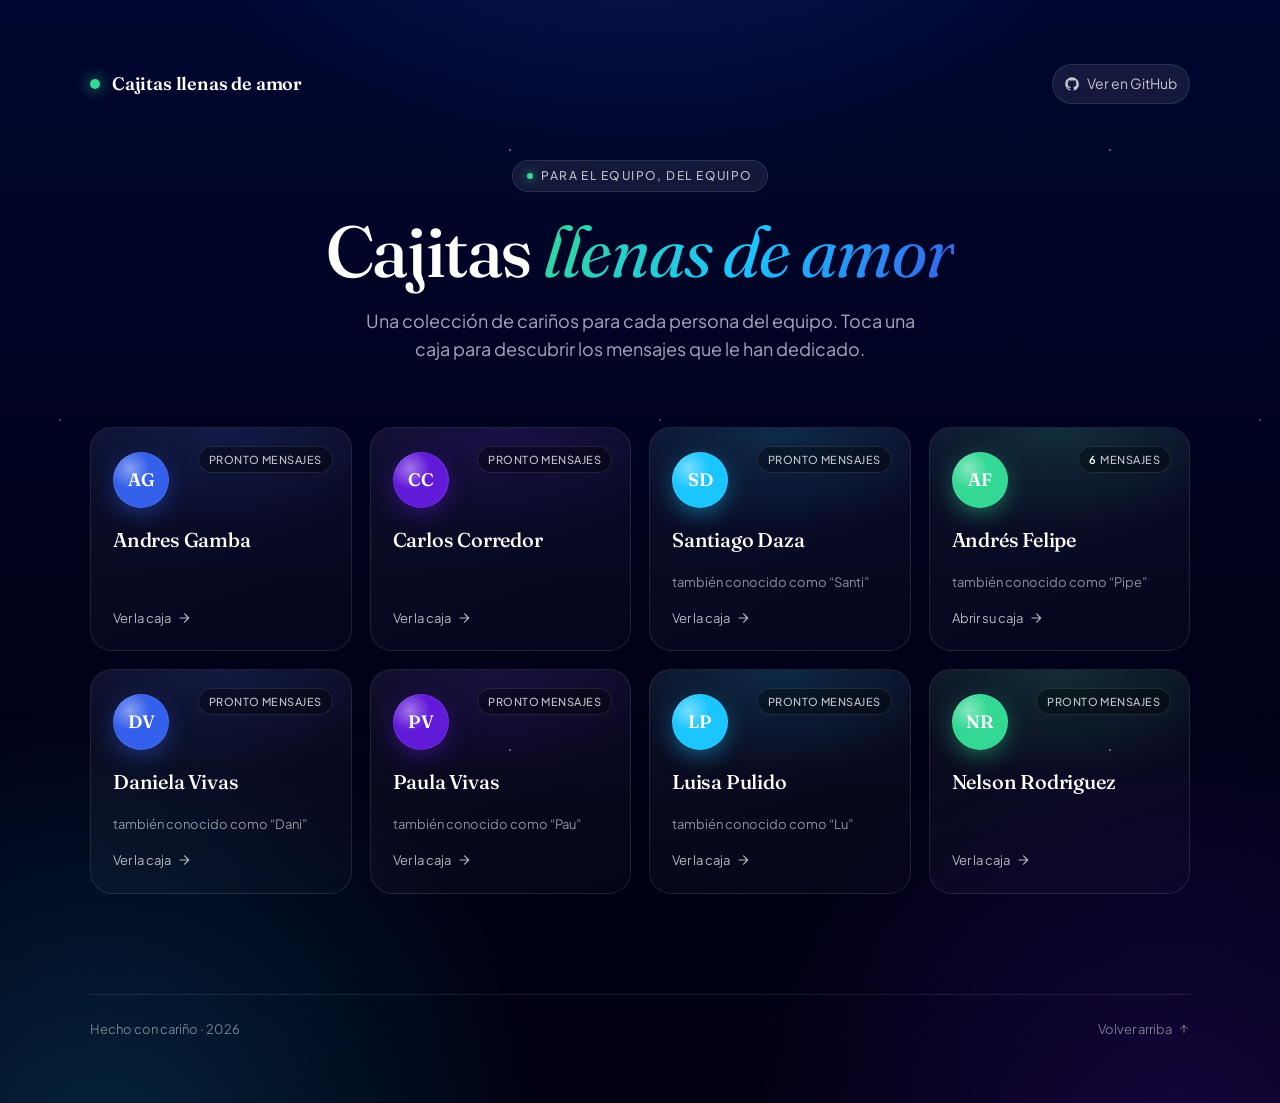
==== index.html @ 80cb7e1c "feat: primera versión de cajitas-llenas-de-amor - Landing con rejilla de las 8 personas del equipo -" ====
<!doctype html>
<html lang="es">
<head>
  <meta charset="utf-8" />
  <meta name="viewport" content="width=device-width, initial-scale=1, viewport-fit=cover" />
  <meta name="theme-color" content="#000839" />
  <title>Cajitas llenas de amor</title>
  <meta name="description" content="Una colección de cariños para cada persona del equipo. Toca una caja para descubrir los mensajes que te han dedicado." />

  <!-- Open Graph -->
  <meta property="og:title" content="Cajitas llenas de amor" />
  <meta property="og:description" content="Mensajes de reconocimiento para cada persona del equipo." />
  <meta property="og:type" content="website" />

  <!-- Tipografías -->
  <link rel="preconnect" href="https://fonts.googleapis.com" />
  <link rel="preconnect" href="https://fonts.gstatic.com" crossorigin />
  <link
    rel="stylesheet"
    href="https://fonts.googleapis.com/css2?family=Fraunces:ital,opsz,wght@0,9..144,400;0,9..144,500;0,9..144,600;1,9..144,400&family=Plus+Jakarta+Sans:wght@400;500;600;700&display=swap"
  />

  <link rel="stylesheet" href="./assets/styles.css" />
</head>
<body>
  <main class="scene">
    <div class="shell">
      <header class="header">
        <a class="brand" href="./index.html" aria-label="Inicio">
          <span class="brand__dot" aria-hidden="true"></span>
          <span>Cajitas llenas de amor</span>
        </a>
        <a class="header__nav" href="https://github.com/" target="_blank" rel="noopener">
          <svg viewBox="0 0 24 24" fill="currentColor" aria-hidden="true">
            <path d="M12 .5C5.6.5.4 5.7.4 12.1c0 5.1 3.3 9.4 7.9 10.9.6.1.8-.3.8-.6v-2c-3.2.7-3.9-1.5-3.9-1.5-.5-1.3-1.3-1.6-1.3-1.6-1.1-.7.1-.7.1-.7 1.2.1 1.8 1.2 1.8 1.2 1 1.8 2.7 1.3 3.4 1 .1-.8.4-1.3.7-1.6-2.5-.3-5.2-1.3-5.2-5.6 0-1.2.4-2.3 1.2-3.1-.1-.3-.5-1.5.1-3.1 0 0 1-.3 3.2 1.2.9-.3 1.9-.4 2.9-.4s2 .1 2.9.4c2.2-1.5 3.2-1.2 3.2-1.2.6 1.6.2 2.8.1 3.1.7.8 1.2 1.9 1.2 3.1 0 4.3-2.7 5.3-5.2 5.6.4.4.8 1.1.8 2.2v3.3c0 .3.2.7.8.6 4.6-1.5 7.9-5.8 7.9-10.9C23.6 5.7 18.4.5 12 .5z"/>
          </svg>
          <span>Ver en GitHub</span>
        </a>
      </header>

      <section class="hero">
        <span class="hero__eyebrow">Para el equipo, del equipo</span>
        <h1>Cajitas <em>llenas de amor</em></h1>
        <p>Una colección de cariños para cada persona del equipo. Toca una caja para descubrir los mensajes que le han dedicado.</p>
      </section>

      <section class="grid" data-grid aria-label="Personas del equipo"></section>

      <footer class="footer">
        <span>Hecho con cariño · 2026</span>
        <a class="footer__link" href="#top" aria-label="Volver arriba">
          Volver arriba
          <svg width="12" height="12" viewBox="0 0 24 24" fill="none" stroke="currentColor" stroke-width="2" stroke-linecap="round" stroke-linejoin="round" aria-hidden="true">
            <path d="M12 19V5M5 12l7-7 7 7"/>
          </svg>
        </a>
      </footer>
    </div>
  </main>

  <script src="./assets/data.js"></script>
  <script src="./assets/app.js"></script>
</body>
</html>
---- assets/styles.css ----
/* =========================================================================
   Cajitas llenas de amor — styles.css
   Hoja de estilos principal: layout, tipografía, tokens, fondo, componentes.
   ========================================================================= */

/* ---------- Tokens ------------------------------------------------------ */
:root {
  /* Paleta */
  --c-mint: #32d894;
  --c-cyan: #1bc5ff;
  --c-blue: #345fea;
  --c-purple: #611ad8;
  --c-night: #000839;
  --c-abyss: #00021a;
  --c-fog: rgba(255, 255, 255, 0.08);
  --c-fog-2: rgba(255, 255, 255, 0.14);
  --c-line: rgba(255, 255, 255, 0.10);

  /* Tipografía */
  --f-display: "Fraunces", "Plus Jakarta Sans", -apple-system, BlinkMacSystemFont, "Segoe UI", serif;
  --f-sans: "Plus Jakarta Sans", -apple-system, BlinkMacSystemFont, "Segoe UI", Roboto, sans-serif;

  /* Curvas (Emil: custom easings, nunca built-ins) */
  --ease-out: cubic-bezier(0.23, 1, 0.32, 1);
  --ease-in-out: cubic-bezier(0.77, 0, 0.175, 1);
  --ease-spring: cubic-bezier(0.34, 1.56, 0.64, 1);

  /* Tiempos */
  --t-fast: 140ms;
  --t-base: 220ms;
  --t-slow: 420ms;

  /* Color dinámico (se sobreescribe por persona) */
  --p-color: var(--c-blue);
  --p-soft: var(--c-cyan);
}

/* ---------- Reset mínimo ------------------------------------------------- */
*,
*::before,
*::after { box-sizing: border-box; }

html, body { margin: 0; padding: 0; }

html { color-scheme: dark; }

body {
  min-height: 100vh;
  font-family: var(--f-sans);
  font-size: 16px;
  line-height: 1.55;
  color: #e8ecff;
  background: var(--c-abyss);
  -webkit-font-smoothing: antialiased;
  -moz-osx-font-smoothing: grayscale;
  overflow-x: hidden;
}

img, svg { display: block; max-width: 100%; }

button {
  font: inherit;
  color: inherit;
  background: none;
  border: 0;
  padding: 0;
  cursor: pointer;
}

a { color: inherit; text-decoration: none; }

/* ---------- Fondo (estrellas + halo) ------------------------------------- */
.scene {
  position: relative;
  min-height: 100vh;
  isolation: isolate;
  overflow: hidden;
}

.scene::before {
  /* halo radial desde el centro */
  content: "";
  position: fixed;
  inset: -20vmax;
  z-index: -2;
  background:
    radial-gradient(60vmax 50vmax at 50% 0%, rgba(52, 95, 234, 0.25), transparent 70%),
    radial-gradient(50vmax 50vmax at 80% 100%, rgba(97, 26, 216, 0.22), transparent 70%),
    radial-gradient(50vmax 50vmax at 20% 100%, rgba(27, 197, 255, 0.18), transparent 70%),
    linear-gradient(180deg, #000839 0%, #00021a 60%, #000010 100%);
}

.scene::after {
  /* estrellas muy sutiles (ruido) */
  content: "";
  position: fixed;
  inset: 0;
  z-index: -1;
  background-image:
    radial-gradient(1px 1px at 20% 30%, rgba(255,255,255,0.5) 50%, transparent 51%),
    radial-gradient(1px 1px at 70% 60%, rgba(255,255,255,0.4) 50%, transparent 51%),
    radial-gradient(1px 1px at 40% 80%, rgba(255,255,255,0.5) 50%, transparent 51%),
    radial-gradient(1.5px 1.5px at 85% 25%, rgba(255,255,255,0.6) 50%, transparent 51%),
    radial-gradient(1.5px 1.5px at 10% 70%, rgba(255,255,255,0.4) 50%, transparent 51%),
    radial-gradient(1px 1px at 55% 15%, rgba(255,255,255,0.3) 50%, transparent 51%);
  background-size: 600px 600px;
  opacity: 0.6;
  pointer-events: none;
}

/* ---------- Layout shell ------------------------------------------------- */
.shell {
  max-width: 1180px;
  margin: 0 auto;
  padding: clamp(28px, 5vw, 64px) clamp(20px, 4vw, 40px);
}

.shell--narrow { max-width: 760px; }

.header {
  display: flex;
  align-items: center;
  justify-content: space-between;
  gap: 16px;
  margin-bottom: clamp(32px, 6vw, 56px);
}

.brand {
  display: inline-flex;
  align-items: center;
  gap: 12px;
  font-family: var(--f-display);
  font-size: 18px;
  font-weight: 600;
  letter-spacing: -0.01em;
  color: #fff;
}

.brand__dot {
  width: 10px;
  height: 10px;
  border-radius: 50%;
  background: var(--c-mint);
  box-shadow: 0 0 16px var(--c-mint);
}

.header__nav {
  display: inline-flex;
  align-items: center;
  gap: 8px;
  padding: 8px 12px;
  border-radius: 999px;
  background: var(--c-fog);
  border: 1px solid var(--c-line);
  color: rgba(255,255,255,0.75);
  font-size: 14px;
  transition: background var(--t-base) var(--ease-out), color var(--t-base) var(--ease-out);
}

.header__nav:hover { background: var(--c-fog-2); color: #fff; }
.header__nav:active { transform: scale(0.97); }

.header__nav svg { width: 14px; height: 14px; }

/* ---------- Hero / landing heading --------------------------------------- */
.hero {
  text-align: center;
  margin-bottom: clamp(40px, 6vw, 64px);
}

.hero__eyebrow {
  display: inline-flex;
  align-items: center;
  gap: 8px;
  padding: 6px 14px;
  border-radius: 999px;
  font-size: 12px;
  font-weight: 500;
  letter-spacing: 0.12em;
  text-transform: uppercase;
  color: rgba(255,255,255,0.7);
  background: var(--c-fog);
  border: 1px solid var(--c-line);
  margin-bottom: 22px;
}

.hero__eyebrow::before {
  content: "";
  width: 6px;
  height: 6px;
  border-radius: 50%;
  background: var(--c-mint);
  box-shadow: 0 0 10px var(--c-mint);
}

.hero h1 {
  font-family: var(--f-display);
  font-size: clamp(40px, 7vw, 72px);
  line-height: 1.04;
  letter-spacing: -0.02em;
  margin: 0 0 18px;
  color: #fff;
  font-weight: 500;
}

.hero h1 em {
  font-style: italic;
  font-weight: 400;
  background: linear-gradient(120deg, var(--c-mint), var(--c-cyan) 50%, var(--c-blue));
  -webkit-background-clip: text;
  background-clip: text;
  color: transparent;
}

.hero p {
  font-size: clamp(16px, 1.6vw, 18px);
  color: rgba(232, 236, 255, 0.7);
  max-width: 560px;
  margin: 0 auto;
}

/* ---------- Grid de personas (landing) ----------------------------------- */
.grid {
  display: grid;
  grid-template-columns: repeat(auto-fill, minmax(240px, 1fr));
  gap: 18px;
}

/* Card de persona en la landing (clickable) */
.person {
  position: relative;
  display: flex;
  flex-direction: column;
  padding: 24px 22px 22px;
  border-radius: 22px;
  background: linear-gradient(160deg, rgba(255,255,255,0.05) 0%, rgba(255,255,255,0.02) 100%);
  border: 1px solid var(--c-line);
  overflow: hidden;
  isolation: isolate;
  transition:
    transform var(--t-base) var(--ease-out),
    border-color var(--t-base) var(--ease-out),
    background var(--t-base) var(--ease-out);
  text-align: left;
  width: 100%;
}

.person::before {
  /* halo del color de la persona */
  content: "";
  position: absolute;
  inset: -1px;
  border-radius: inherit;
  background: radial-gradient(120% 80% at 50% 0%, var(--p-color) 0%, transparent 60%);
  opacity: 0.16;
  z-index: -1;
  transition: opacity var(--t-base) var(--ease-out);
}

.person:hover {
  transform: translateY(-2px);
  border-color: rgba(255,255,255,0.18);
  background: linear-gradient(160deg, rgba(255,255,255,0.07) 0%, rgba(255,255,255,0.025) 100%);
}

.person:hover::before { opacity: 0.32; }

.person:active { transform: translateY(0) scale(0.985); }

.person__bubble {
  position: relative;
  width: 56px;
  height: 56px;
  border-radius: 50%;
  display: grid;
  place-items: center;
  font-family: var(--f-display);
  font-weight: 600;
  font-size: 18px;
  color: #fff;
  background:
    radial-gradient(60% 60% at 30% 30%, rgba(255,255,255,0.4), transparent 60%),
    var(--p-color);
  box-shadow:
    0 0 0 1px rgba(255,255,255,0.1) inset,
    0 8px 30px -10px var(--p-color);
  margin-bottom: 16px;
}

.person__bubble::after {
  /* mini caja de regalo animada en la bubble */
  content: "";
  position: absolute;
  inset: -3px;
  border-radius: inherit;
  border: 1px dashed rgba(255,255,255,0.18);
  opacity: 0;
  transition: opacity var(--t-base) var(--ease-out);
}

.person:hover .person__bubble::after { opacity: 1; }

.person__name {
  font-family: var(--f-display);
  font-size: 20px;
  font-weight: 500;
  color: #fff;
  margin: 0 0 4px;
  letter-spacing: -0.01em;
}

.person__alias {
  font-size: 13px;
  color: rgba(255,255,255,0.55);
  margin-bottom: 16px;
}

.person__cta {
  display: inline-flex;
  align-items: center;
  gap: 6px;
  font-size: 13px;
  color: rgba(255,255,255,0.7);
  margin-top: auto;
  transition: color var(--t-base) var(--ease-out), transform var(--t-base) var(--ease-out);
}

.person__cta svg { width: 14px; height: 14px; transition: transform var(--t-base) var(--ease-out); }

.person:hover .person__cta { color: #fff; }
.person:hover .person__cta svg { transform: translateX(2px); }

.person__count {
  position: absolute;
  top: 18px;
  right: 18px;
  display: inline-flex;
  align-items: center;
  gap: 4px;
  padding: 4px 10px;
  border-radius: 999px;
  background: rgba(0,0,0,0.35);
  border: 1px solid var(--c-line);
  font-size: 11px;
  font-weight: 500;
  letter-spacing: 0.04em;
  color: rgba(255,255,255,0.75);
  text-transform: uppercase;
}

.person__count strong { color: #fff; font-weight: 600; }

/* ---------- Página individual -------------------------------------------- */
.back {
  display: inline-flex;
  align-items: center;
  gap: 8px;
  padding: 8px 14px;
  border-radius: 999px;
  background: var(--c-fog);
  border: 1px solid var(--c-line);
  color: rgba(255,255,255,0.78);
  font-size: 14px;
  transition: background var(--t-base) var(--ease-out), color var(--t-base) var(--ease-out), transform var(--t-fast) var(--ease-out);
}

.back:hover { background: var(--c-fog-2); color: #fff; }
.back:active { transform: scale(0.97); }

.back svg { width: 14px; height: 14px; }

.hero-person {
  text-align: center;
  margin: clamp(24px, 4vw, 40px) 0 clamp(20px, 3vw, 32px);
}

.hero-person__greeting {
  font-size: 13px;
  letter-spacing: 0.16em;
  text-transform: uppercase;
  color: rgba(255,255,255,0.55);
  margin: 0 0 8px;
}

.hero-person h1 {
  font-family: var(--f-display);
  font-size: clamp(36px, 6vw, 60px);
  line-height: 1.05;
  letter-spacing: -0.02em;
  margin: 0;
  font-weight: 500;
  color: #fff;
}

.hero-person h1 em {
  font-style: italic;
  font-weight: 400;
  background: linear-gradient(120deg, var(--p-color), var(--p-soft));
  -webkit-background-clip: text;
  background-clip: text;
  color: transparent;
}

.hero-person__sub {
  margin: 14px auto 0;
  max-width: 480px;
  font-size: 15px;
  color: rgba(255,255,255,0.65);
}

/* Hint para que el usuario sepa que debe hacer clic */
.hint {
  display: inline-flex;
  align-items: center;
  gap: 8px;
  margin-top: 18px;
  font-size: 13px;
  color: rgba(255,255,255,0.6);
  padding: 6px 12px;
  border-radius: 999px;
  background: var(--c-fog);
  border: 1px solid var(--c-line);
  transition: opacity var(--t-base) var(--ease-out);
}

.hint.is-hidden { opacity: 0; pointer-events: none; }

.hint__pulse {
  width: 8px;
  height: 8px;
  border-radius: 50%;
  background: var(--p-color);
  box-shadow: 0 0 12px var(--p-color);
  animation: pulse 1.6s var(--ease-in-out) infinite;
}

@keyframes pulse {
  0%, 100% { transform: scale(1); opacity: 1; }
  50% { transform: scale(1.4); opacity: 0.5; }
}

/* ---------- Lista de mensajes -------------------------------------------- */
.messages {
  margin-top: clamp(40px, 6vw, 64px);
  display: grid;
  grid-template-columns: repeat(auto-fill, minmax(280px, 1fr));
  gap: 16px;
  opacity: 0;
  transform: translateY(12px);
  transition: opacity var(--t-slow) var(--ease-out), transform var(--t-slow) var(--ease-out);
}

.messages.is-visible {
  opacity: 1;
  transform: translateY(0);
}

.messages__title {
  grid-column: 1 / -1;
  display: flex;
  align-items: center;
  gap: 12px;
  font-family: var(--f-display);
  font-weight: 500;
  font-size: 18px;
  color: #fff;
  margin: 0 0 4px;
}

.messages__title svg { width: 18px; height: 18px; color: var(--p-color); }

.messages__count {
  margin-left: auto;
  font-family: var(--f-sans);
  font-size: 13px;
  font-weight: 400;
  color: rgba(255,255,255,0.55);
  letter-spacing: 0;
}

.message {
  position: relative;
  padding: 22px 22px 20px;
  border-radius: 18px;
  background: linear-gradient(160deg, rgba(255,255,255,0.05) 0%, rgba(255,255,255,0.02) 100%);
  border: 1px solid var(--c-line);
  transition: transform var(--t-base) var(--ease-out), border-color var(--t-base) var(--ease-out);
  /* estado de entrada */
  opacity: 0;
  transform: translateY(16px) scale(0.96);
}

.messages.is-visible .message {
  opacity: 1;
  transform: translateY(0) scale(1);
  transition: opacity 500ms var(--ease-out), transform 500ms var(--ease-out);
}

.message::before {
  content: "";
  position: absolute;
  inset: 0;
  border-radius: inherit;
  background: linear-gradient(160deg, var(--p-color) 0%, transparent 60%);
  opacity: 0.05;
  pointer-events: none;
}

.message:hover {
  transform: translateY(-2px);
  border-color: rgba(255,255,255,0.2);
}

.message__from {
  display: inline-flex;
  align-items: center;
  gap: 10px;
  margin-bottom: 12px;
  font-size: 13px;
  font-weight: 600;
  letter-spacing: 0.04em;
  text-transform: uppercase;
  color: #fff;
}

.message__from-bubble {
  width: 26px;
  height: 26px;
  border-radius: 50%;
  display: grid;
  place-items: center;
  font-size: 11px;
  font-weight: 700;
  color: #fff;
  background: var(--p-color);
  box-shadow: 0 0 0 1px rgba(255,255,255,0.1) inset, 0 4px 14px -4px var(--p-color);
}

.message__from-bubble--cyan   { background: var(--c-cyan);   box-shadow: 0 0 0 1px rgba(255,255,255,0.1) inset, 0 4px 14px -4px var(--c-cyan); }
.message__from-bubble--mint   { background: var(--c-mint);   box-shadow: 0 0 0 1px rgba(255,255,255,0.1) inset, 0 4px 14px -4px var(--c-mint); }
.message__from-bubble--blue   { background: var(--c-blue);   box-shadow: 0 0 0 1px rgba(255,255,255,0.1) inset, 0 4px 14px -4px var(--c-blue); }
.message__from-bubble--purple { background: var(--c-purple); box-shadow: 0 0 0 1px rgba(255,255,255,0.1) inset, 0 4px 14px -4px var(--c-purple); }

.message__body {
  font-size: 15.5px;
  line-height: 1.6;
  color: rgba(255,255,255,0.86);
  font-family: var(--f-display);
  font-weight: 300;
  font-style: italic;
}

.message__body::before { content: "“"; opacity: 0.4; margin-right: 2px; }
.message__body::after  { content: "”"; opacity: 0.4; margin-left: 2px; }

/* ---------- Empty state (caja sin mensajes) ----------------------------- */
.empty {
  margin: 48px auto 0;
  max-width: 480px;
  padding: 40px 32px;
  text-align: center;
  border-radius: 22px;
  background: linear-gradient(160deg, rgba(255,255,255,0.05) 0%, rgba(255,255,255,0.02) 100%);
  border: 1px dashed rgba(255,255,255,0.18);
  opacity: 0;
  transform: translateY(12px);
  transition: opacity var(--t-slow) var(--ease-out), transform var(--t-slow) var(--ease-out);
}

.empty.is-visible { opacity: 1; transform: translateY(0); }

.empty__icon {
  font-size: 36px;
  margin-bottom: 12px;
  display: block;
}

.empty h2 {
  font-family: var(--f-display);
  font-size: 22px;
  font-weight: 500;
  color: #fff;
  margin: 0 0 8px;
}

.empty p {
  color: rgba(255,255,255,0.65);
  margin: 0;
  font-size: 15px;
}

/* ---------- Footer ------------------------------------------------------- */
.footer {
  margin-top: clamp(60px, 8vw, 100px);
  padding-top: 24px;
  border-top: 1px solid var(--c-line);
  display: flex;
  align-items: center;
  justify-content: space-between;
  gap: 16px;
  font-size: 13px;
  color: rgba(255,255,255,0.45);
}

.footer__link {
  display: inline-flex;
  align-items: center;
  gap: 6px;
  transition: color var(--t-base) var(--ease-out);
}

.footer__link:hover { color: #fff; }

/* ---------- Reduced motion ---------------------------------------------- */
@media (prefers-reduced-motion: reduce) {
  *,
  *::before,
  *::after {
    animation-duration: 0.01ms !important;
    animation-iteration-count: 1 !important;
    transition-duration: 0.01ms !important;
  }
  .hint__pulse { animation: none; }
}

/* ---------- Mobile tweaks ------------------------------------------------ */
@media (max-width: 540px) {
  .header { margin-bottom: 28px; }
  .header__nav span { display: none; }
}
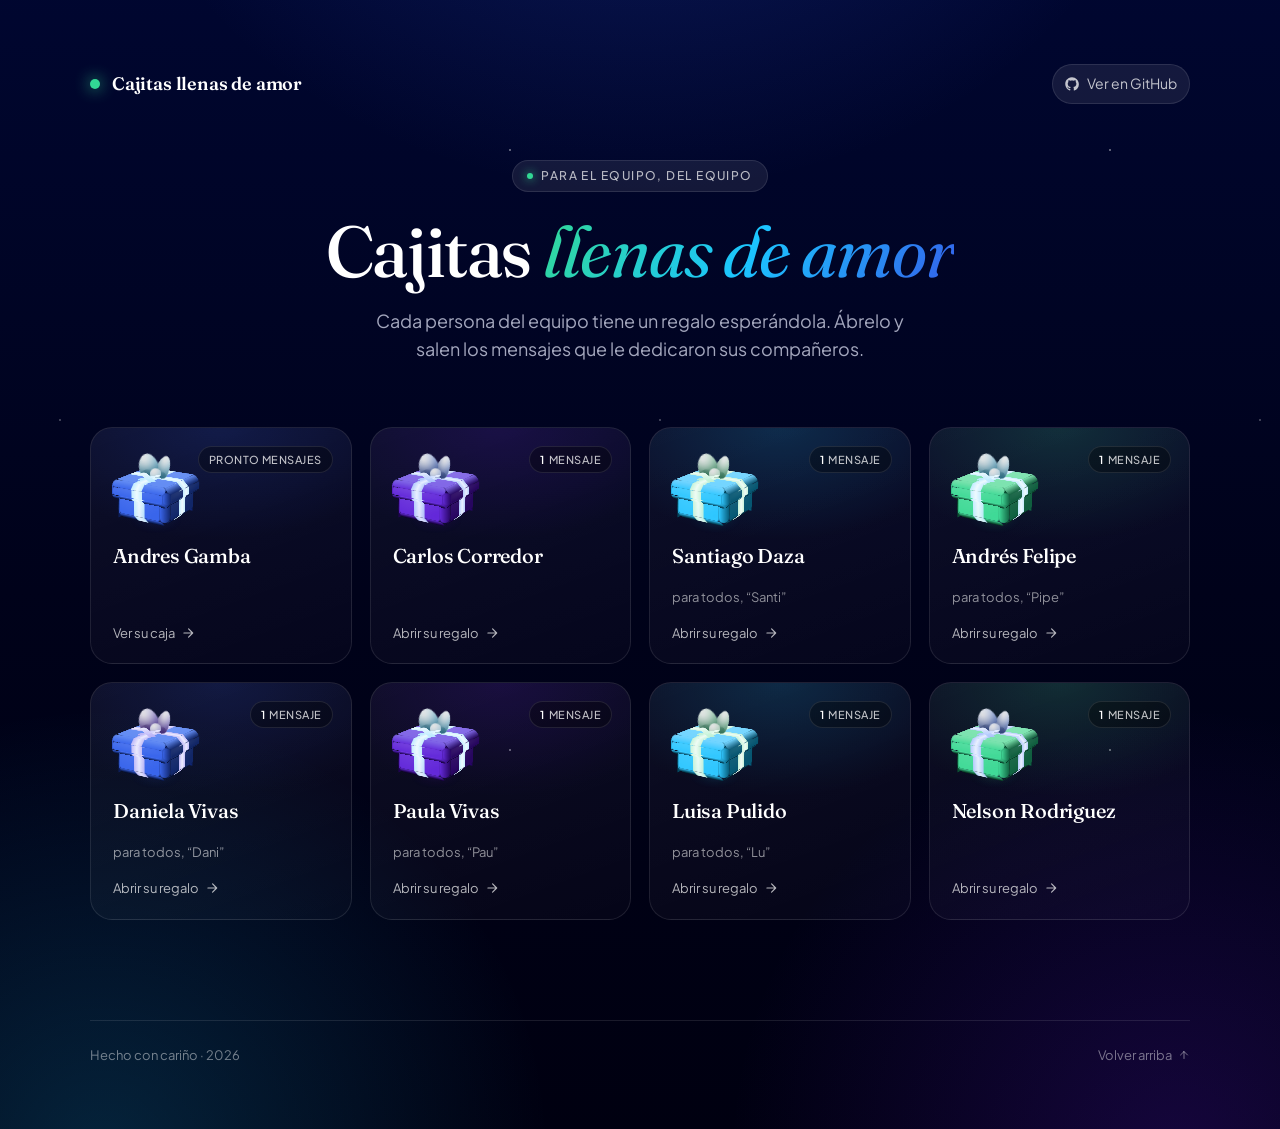
==== commit 4de47a80: "feat: caja de regalo 3D real — cubo biselado, tapa que salta y cartitas La caja nunca fue 3D. `.box`" ====
--- a/index.html
+++ b/index.html
@@ -5,11 +5,11 @@
   <meta name="viewport" content="width=device-width, initial-scale=1, viewport-fit=cover" />
   <meta name="theme-color" content="#000839" />
   <title>Cajitas llenas de amor</title>
-  <meta name="description" content="Una colección de cariños para cada persona del equipo. Toca una caja para descubrir los mensajes que te han dedicado." />
+  <meta name="description" content="Cada persona del equipo tiene un regalo esperándola. Ábrelo y salen los mensajes que le dedicaron sus compañeros." />
 
   <!-- Open Graph -->
   <meta property="og:title" content="Cajitas llenas de amor" />
-  <meta property="og:description" content="Mensajes de reconocimiento para cada persona del equipo." />
+  <meta property="og:description" content="Un regalo 3D para cada persona del equipo, lleno de mensajes de reconocimiento." />
   <meta property="og:type" content="website" />
 
   <!-- Tipografías -->
@@ -20,7 +20,10 @@
     href="https://fonts.googleapis.com/css2?family=Fraunces:ital,opsz,wght@0,9..144,400;0,9..144,500;0,9..144,600;1,9..144,400&family=Plus+Jakarta+Sans:wght@400;500;600;700&display=swap"
   />
 
+  <link rel="icon" href="data:image/svg+xml,%3Csvg xmlns=%27http://www.w3.org/2000/svg%27 viewBox=%270 0 100 100%27%3E%3Ctext y=%27.9em%27 font-size=%2790%27%3E%F0%9F%8E%81%3C/text%3E%3C/svg%3E" />
+
   <link rel="stylesheet" href="./assets/styles.css" />
+  <link rel="stylesheet" href="./assets/box.css" />
 </head>
 <body>
   <main class="scene">
@@ -30,7 +33,7 @@
           <span class="brand__dot" aria-hidden="true"></span>
           <span>Cajitas llenas de amor</span>
         </a>
-        <a class="header__nav" href="https://github.com/" target="_blank" rel="noopener">
+        <a class="header__nav" href="https://github.com/giraldj8-glitch/cajitas-llenas-de-amor" target="_blank" rel="noopener">
           <svg viewBox="0 0 24 24" fill="currentColor" aria-hidden="true">
             <path d="M12 .5C5.6.5.4 5.7.4 12.1c0 5.1 3.3 9.4 7.9 10.9.6.1.8-.3.8-.6v-2c-3.2.7-3.9-1.5-3.9-1.5-.5-1.3-1.3-1.6-1.3-1.6-1.1-.7.1-.7.1-.7 1.2.1 1.8 1.2 1.8 1.2 1 1.8 2.7 1.3 3.4 1 .1-.8.4-1.3.7-1.6-2.5-.3-5.2-1.3-5.2-5.6 0-1.2.4-2.3 1.2-3.1-.1-.3-.5-1.5.1-3.1 0 0 1-.3 3.2 1.2.9-.3 1.9-.4 2.9-.4s2 .1 2.9.4c2.2-1.5 3.2-1.2 3.2-1.2.6 1.6.2 2.8.1 3.1.7.8 1.2 1.9 1.2 3.1 0 4.3-2.7 5.3-5.2 5.6.4.4.8 1.1.8 2.2v3.3c0 .3.2.7.8.6 4.6-1.5 7.9-5.8 7.9-10.9C23.6 5.7 18.4.5 12 .5z"/>
           </svg>
@@ -41,7 +44,7 @@
       <section class="hero">
         <span class="hero__eyebrow">Para el equipo, del equipo</span>
         <h1>Cajitas <em>llenas de amor</em></h1>
-        <p>Una colección de cariños para cada persona del equipo. Toca una caja para descubrir los mensajes que le han dedicado.</p>
+        <p>Cada persona del equipo tiene un regalo esperándola. Ábrelo y salen los mensajes que le dedicaron sus compañeros.</p>
       </section>
 
       <section class="grid" data-grid aria-label="Personas del equipo"></section>
@@ -59,6 +62,7 @@
   </main>
 
   <script src="./assets/data.js"></script>
+  <script src="./assets/gift.js"></script>
   <script src="./assets/app.js"></script>
 </body>
 </html>
--- a/assets/styles.css
+++ b/assets/styles.css
@@ -58,6 +58,9 @@
 
 img, svg { display: block; max-width: 100%; }
 
+/* el atributo hidden debe ganarle al display de los componentes */
+[hidden] { display: none !important; }
+
 button {
   font: inherit;
   color: inherit;
@@ -74,7 +77,9 @@
   position: relative;
   min-height: 100vh;
   isolation: isolate;
-  overflow: hidden;
+  /* ponytail: overflow:hidden estaba forzando transform-style:flat
+     y eso rompía el 3D (caras se superponían). Lo cambiamos por
+     un clip-path que no afecta el 3D. */
 }
 
 .scene::before {
@@ -88,6 +93,7 @@
     radial-gradient(50vmax 50vmax at 80% 100%, rgba(97, 26, 216, 0.22), transparent 70%),
     radial-gradient(50vmax 50vmax at 20% 100%, rgba(27, 197, 255, 0.18), transparent 70%),
     linear-gradient(180deg, #000839 0%, #00021a 60%, #000010 100%);
+  clip-path: inset(0);
 }
 
 .scene::after {
@@ -117,6 +123,19 @@
 
 .shell--narrow { max-width: 760px; }
 
+/* En páginas individuales (sin header) — más aire arriba.
+   ponytail: el display:flex rompía el contexto 3D del .box-stage.
+   Sin flex/block, los hijos se apilan normalmente y el 3D funciona. */
+.scene--solo {
+  padding-top: clamp(40px, 7vw, 72px);
+  padding-bottom: clamp(40px, 6vw, 60px);
+  min-height: 100vh;
+}
+
+.scene--solo > .shell {
+  padding-top: 0;
+}
+
 .header {
   display: flex;
   align-items: center;
@@ -231,7 +250,8 @@
   position: relative;
   display: flex;
   flex-direction: column;
-  padding: 24px 22px 22px;
+  align-items: flex-start;
+  padding: 22px 22px 20px;
   border-radius: 22px;
   background: linear-gradient(160deg, rgba(255,255,255,0.05) 0%, rgba(255,255,255,0.02) 100%);
   border: 1px solid var(--c-line);
@@ -267,39 +287,6 @@
 
 .person:active { transform: translateY(0) scale(0.985); }
 
-.person__bubble {
-  position: relative;
-  width: 56px;
-  height: 56px;
-  border-radius: 50%;
-  display: grid;
-  place-items: center;
-  font-family: var(--f-display);
-  font-weight: 600;
-  font-size: 18px;
-  color: #fff;
-  background:
-    radial-gradient(60% 60% at 30% 30%, rgba(255,255,255,0.4), transparent 60%),
-    var(--p-color);
-  box-shadow:
-    0 0 0 1px rgba(255,255,255,0.1) inset,
-    0 8px 30px -10px var(--p-color);
-  margin-bottom: 16px;
-}
-
-.person__bubble::after {
-  /* mini caja de regalo animada en la bubble */
-  content: "";
-  position: absolute;
-  inset: -3px;
-  border-radius: inherit;
-  border: 1px dashed rgba(255,255,255,0.18);
-  opacity: 0;
-  transition: opacity var(--t-base) var(--ease-out);
-}
-
-.person:hover .person__bubble::after { opacity: 1; }
-
 .person__name {
   font-family: var(--f-display);
   font-size: 20px;
@@ -312,8 +299,10 @@
 .person__alias {
   font-size: 13px;
   color: rgba(255,255,255,0.55);
-  margin-bottom: 16px;
-}
+  margin: 0 0 16px;
+}
+
+.person__name:last-of-type { margin-bottom: 16px; }
 
 .person__cta {
   display: inline-flex;
@@ -408,32 +397,6 @@
   color: rgba(255,255,255,0.65);
 }
 
-/* Hint para que el usuario sepa que debe hacer clic */
-.hint {
-  display: inline-flex;
-  align-items: center;
-  gap: 8px;
-  margin-top: 18px;
-  font-size: 13px;
-  color: rgba(255,255,255,0.6);
-  padding: 6px 12px;
-  border-radius: 999px;
-  background: var(--c-fog);
-  border: 1px solid var(--c-line);
-  transition: opacity var(--t-base) var(--ease-out);
-}
-
-.hint.is-hidden { opacity: 0; pointer-events: none; }
-
-.hint__pulse {
-  width: 8px;
-  height: 8px;
-  border-radius: 50%;
-  background: var(--p-color);
-  box-shadow: 0 0 12px var(--p-color);
-  animation: pulse 1.6s var(--ease-in-out) infinite;
-}
-
 @keyframes pulse {
   0%, 100% { transform: scale(1); opacity: 1; }
   50% { transform: scale(1.4); opacity: 0.5; }
@@ -441,7 +404,8 @@
 
 /* ---------- Lista de mensajes -------------------------------------------- */
 .messages {
-  margin-top: clamp(40px, 6vw, 64px);
+  margin-top: clamp(16px, 3vw, 32px);
+  perspective: 900px;
   display: grid;
   grid-template-columns: repeat(auto-fill, minmax(280px, 1fr));
   gap: 16px;
@@ -465,6 +429,14 @@
   font-size: 18px;
   color: #fff;
   margin: 0 0 4px;
+  opacity: 0;
+  transform: translateY(6px);
+  transition: opacity 500ms var(--ease-out) 120ms, transform 500ms var(--ease-out) 120ms;
+}
+
+.messages.is-visible .messages__title {
+  opacity: 1;
+  transform: translateY(0);
 }
 
 .messages__title svg { width: 18px; height: 18px; color: var(--p-color); }
@@ -484,16 +456,23 @@
   border-radius: 18px;
   background: linear-gradient(160deg, rgba(255,255,255,0.05) 0%, rgba(255,255,255,0.02) 100%);
   border: 1px solid var(--c-line);
-  transition: transform var(--t-base) var(--ease-out), border-color var(--t-base) var(--ease-out);
-  /* estado de entrada */
+  /* Entrada: la tarjeta sale despedida de la caja — sube, se endereza
+     y aterriza. Por eso el rotateX y el origen arriba. */
   opacity: 0;
-  transform: translateY(16px) scale(0.96);
+  transform-origin: 50% -40%;
+  transform: translateY(56px) scale(0.72) rotateX(-32deg);
+  transition: opacity 620ms var(--ease-out), transform 820ms var(--ease-spring);
 }
 
 .messages.is-visible .message {
   opacity: 1;
-  transform: translateY(0) scale(1);
-  transition: opacity 500ms var(--ease-out), transform 500ms var(--ease-out);
+  transform: translateY(0) scale(1) rotateX(0);
+}
+
+.messages.is-visible .message:hover {
+  border-color: rgba(255,255,255,0.2);
+  transform: translateY(-3px);
+  transition: transform var(--t-base) var(--ease-out), border-color var(--t-base) var(--ease-out);
 }
 
 .message::before {
@@ -506,11 +485,6 @@
   pointer-events: none;
 }
 
-.message:hover {
-  transform: translateY(-2px);
-  border-color: rgba(255,255,255,0.2);
-}
-
 .message__from {
   display: inline-flex;
   align-items: center;
@@ -552,6 +526,63 @@
 
 .message__body::before { content: "“"; opacity: 0.4; margin-right: 2px; }
 .message__body::after  { content: "”"; opacity: 0.4; margin-left: 2px; }
+
+/* ---------- Mensaje único (caja con un solo mensaje) ----------------- */
+.messages--single {
+  display: block;
+  max-width: 640px;
+  margin-left: auto;
+  margin-right: auto;
+}
+
+.messages--single .message--solo {
+  padding: 40px 44px 36px;
+  text-align: center;
+  background:
+    radial-gradient(80% 60% at 50% 0%, color-mix(in oklab, var(--p-color) 22%, transparent) 0%, transparent 70%),
+    linear-gradient(160deg, rgba(255,255,255,0.05) 0%, rgba(255,255,255,0.02) 100%);
+  border: 1px solid rgba(255,255,255,0.14);
+  box-shadow: 0 20px 60px -20px rgba(0,0,0,0.6);
+}
+
+.message--solo .message__eyebrow {
+  display: inline-block;
+  font-family: var(--f-sans);
+  font-size: 11px;
+  font-weight: 600;
+  letter-spacing: 0.18em;
+  text-transform: uppercase;
+  color: var(--p-color);
+  padding: 4px 10px;
+  border-radius: 999px;
+  background: color-mix(in oklab, var(--p-color) 14%, transparent);
+  border: 1px solid color-mix(in oklab, var(--p-color) 30%, transparent);
+  margin-bottom: 22px;
+}
+
+.message--solo .message__body {
+  font-size: clamp(20px, 2.4vw, 26px);
+  line-height: 1.45;
+  color: #fff;
+  font-weight: 400;
+  font-style: italic;
+}
+
+.message--solo .message__body::before,
+.message--solo .message__body::after { display: none; }
+
+.message--solo .message__signature {
+  display: block;
+  margin-top: 26px;
+  font-family: var(--f-display);
+  font-style: italic;
+  font-size: 15px;
+  color: rgba(255,255,255,0.55);
+}
+
+.message--solo .message__signature::before {
+  content: "— ";
+}
 
 /* ---------- Empty state (caja sin mensajes) ----------------------------- */
 .empty {
@@ -620,7 +651,6 @@
     animation-iteration-count: 1 !important;
     transition-duration: 0.01ms !important;
   }
-  .hint__pulse { animation: none; }
 }
 
 /* ---------- Mobile tweaks ------------------------------------------------ */
--- a/assets/box.css
+++ b/assets/box.css
@@ -0,0 +1,724 @@
+/* =========================================================================
+   Cajitas llenas de amor — box.css
+   Caja de regalo 3D estilo "clay render": cubo BISELADO de verdad.
+
+   Cada cubo = 6 caras planas + 12 biseles a 45° que redondean las aristas.
+   El cuerpo va abierto por arriba (sin cara superior) y la tapa es otro
+   cubo biselado, un poco más ancho, que se levanta y se aparta al abrir.
+
+   Geometría (cubo de ancho W, alto H, bisel C):
+     · caras      → (W-2C) × (H-2C), a W/2 ó H/2 sobre su normal
+     · biseles    → plano a 45°, a distancia (H+W-2C)/(2√2) sobre su normal
+                    con un corrimiento (W-H)/(2√2) dentro del plano
+     · biseles verticales → a (W-C)/√2, sin corrimiento (planta cuadrada)
+   ========================================================================= */
+
+/* =========================================================================
+   1. La pieza
+   ========================================================================= */
+.gift {
+  /* --- medidas --- */
+  --bw: 214px;                    /* ancho y profundidad del cuerpo  */
+  --bh: 168px;                    /* alto del cuerpo                 */
+  --lip: 12px;                    /* cuánto sobresale la tapa         */
+  --lh: 66px;                     /* alto de la tapa                 */
+  --c: 20px;                      /* tamaño del bisel (lo "redondo") */
+  --lc: 15px;                     /* el de la tapa, que es más baja   */
+  --ribbon: 46px;                 /* ancho del listón                */
+  --lw: calc(var(--bw) + var(--lip) * 2);
+
+  /* --- ángulos: base 3/4 + parallax (--rx/--ry desde JS) --- */
+  --base-rx: -22;
+  --base-ry: -29;
+  --rx: 0;
+  --ry: 0;
+
+  /* --- material mate, iluminado desde arriba-frente-izquierda --- */
+  --s-top:    color-mix(in oklab, var(--p-color) 74%, #ffffff 26%);
+  --s-front:  color-mix(in oklab, var(--p-color) 96%, #ffffff  4%);
+  --s-left:   color-mix(in oklab, var(--p-color) 80%, #000000 20%);
+  --s-right:  color-mix(in oklab, var(--p-color) 55%, #000000 45%);
+  --s-back:   color-mix(in oklab, var(--p-color) 40%, #000000 60%);
+  --s-bottom: color-mix(in oklab, var(--p-color) 26%, #000000 74%);
+  --s-in:     color-mix(in oklab, var(--p-color) 46%, #000000 54%);
+
+  /* listón: casi blanco, con un toque del color suave */
+  --rib:      color-mix(in oklab, var(--p-soft) 10%, #ffffff 90%);
+  --rib-edge: color-mix(in oklab, var(--p-soft) 34%, #ffffff 66%);
+  --rib-dim:  color-mix(in oklab, var(--p-soft) 30%, #000000 70%);
+
+  position: relative;
+  width: var(--bw);
+  height: var(--bh);
+  transform-style: preserve-3d;
+  transform:
+    rotateX(calc((var(--base-rx) + var(--rx)) * 1deg))
+    rotateY(calc((var(--base-ry) + var(--ry)) * 1deg));
+  transition: transform 480ms var(--ease-out);
+  will-change: transform;
+}
+
+/* =========================================================================
+   2. Cubo biselado — variables derivadas
+   ========================================================================= */
+.gift__body,
+.gift__lid {
+  position: absolute;
+  transform-style: preserve-3d;
+
+  --c2: calc(var(--c) * 1.41421);                                  /* ancho del bisel */
+  --fw: calc(var(--w) - var(--c) * 2);                             /* cara: ancho     */
+  --fh: calc(var(--h) - var(--c) * 2);                             /* cara: alto      */
+  --ew: calc(var(--w) - var(--c) * 1.45);                          /* bisel: largo H  */
+  --eh: calc(var(--h) - var(--c) * 1.45);                          /* bisel: largo V  */
+  --dv: calc((var(--h) + var(--w) - var(--c) * 2) / 2.82843);      /* bisel: distancia */
+  --ov: calc((var(--w) - var(--h)) / 2.82843);                     /* bisel: corrimiento */
+  --nov: calc(var(--ov) * -1);
+  --dh: calc((var(--w) - var(--c)) / 1.41421);                     /* bisel vertical   */
+  --rh: calc(var(--ribbon) / 2);
+
+  /* Capas de pintura reutilizables.
+     --band / --band-h son el listón; --ao es el sombreado suave de la cara. */
+  --band: linear-gradient(90deg,
+    transparent calc(50% - var(--rh)),
+    var(--rib-edge) calc(50% - var(--rh)),
+    var(--rib) calc(50% - var(--rh) + 6px),
+    var(--rib) calc(50% + var(--rh) - 6px),
+    var(--rib-edge) calc(50% + var(--rh)),
+    transparent calc(50% + var(--rh)));
+
+  --band-h: linear-gradient(0deg,
+    transparent calc(50% - var(--rh)),
+    var(--rib-edge) calc(50% - var(--rh)),
+    var(--rib) calc(50% - var(--rh) + 6px),
+    var(--rib) calc(50% + var(--rh) - 6px),
+    var(--rib-edge) calc(50% + var(--rh)),
+    transparent calc(50% + var(--rh)));
+
+  --ao: radial-gradient(150% 150% at 34% 12%,
+    rgba(255, 255, 255, 0.085) 0%,
+    rgba(255, 255, 255, 0.0) 55%);
+}
+
+.gift__body { --w: var(--bw); --h: var(--bh); inset: 0; }
+
+.gift__lid {
+  --w: var(--lw);
+  --h: var(--lh);
+  --c: var(--lc);
+  left: 50%;
+  top: 0;
+  width: var(--lw);
+  height: var(--lh);
+  margin-left: calc(var(--lw) / -2);
+  transform: translate3d(0, 0, 0);
+  z-index: 3;
+}
+
+/* ---------- Caras ------------------------------------------------------ */
+.face,
+.bv {
+  position: absolute;
+  left: 50%;
+  top: 50%;
+  background-color: var(--s);
+  backface-visibility: hidden;
+}
+
+.face {
+  width: var(--fw);
+  height: var(--fh);
+  margin-left: calc(var(--fw) / -2);
+  margin-top: calc(var(--fh) / -2);
+  border-radius: calc(var(--c) * 0.30);
+}
+
+.face--front  { background-color: var(--s-front);  background-image: var(--band), var(--ao);
+                transform: translateZ(calc(var(--w) / 2)); }
+.face--back   { background-color: var(--s-back);   background-image: var(--band), var(--ao);
+                transform: rotateY(180deg) translateZ(calc(var(--w) / 2)); }
+.face--right  { background-color: var(--s-right);  background-image: var(--band), var(--ao);
+                transform: rotateY( 90deg) translateZ(calc(var(--w) / 2)); }
+.face--left   { background-color: var(--s-left);   background-image: var(--band), var(--ao);
+                transform: rotateY(-90deg) translateZ(calc(var(--w) / 2)); }
+
+.face--top,
+.face--bottom {
+  height: var(--fw);
+  margin-top: calc(var(--fw) / -2);
+}
+
+/* arriba y abajo el listón se cruza */
+.face--top    { background-color: var(--s-top);
+                background-image: var(--band), var(--band-h), var(--ao);
+                transform: rotateX( 90deg) translateZ(calc(var(--h) / 2)); }
+.face--bottom { background-color: var(--s-bottom);
+                background-image: var(--band), var(--band-h);
+                transform: rotateX(-90deg) translateZ(calc(var(--h) / 2)); }
+
+/* ---------- Biseles -----------------------------------------------------
+   Cada bisel lleva un degradado de la cara A a la cara B: es lo que hace
+   que la arista se lea REDONDA y no como un chaflán plano.
+   ------------------------------------------------------------------------ */
+.bv { border-radius: calc(var(--c2) / 2); }
+
+/* aristas que corren de izquierda a derecha */
+.bv--tf, .bv--tb, .bv--bf, .bv--bb,
+/* aristas que corren de frente a fondo */
+.bv--tl, .bv--tr, .bv--bl, .bv--br {
+  width: var(--ew);
+  height: var(--c2);
+  margin-left: calc(var(--ew) / -2);
+  margin-top: calc(var(--c2) / -2);
+}
+
+.bv--tf { background-image: var(--band), linear-gradient(180deg, var(--s-top), var(--s-front));
+          transform: rotateX(  45deg) translate3d(0, var(--ov),  var(--dv)); }
+.bv--tb { background-image: var(--band), linear-gradient(180deg, var(--s-back), var(--s-top));
+          transform: rotateX( 135deg) translate3d(0, var(--nov), var(--dv)); }
+.bv--bf { background-image: var(--band), linear-gradient(180deg, var(--s-front), var(--s-bottom));
+          transform: rotateX( -45deg) translate3d(0, var(--nov), var(--dv)); }
+.bv--bb { background-image: var(--band), linear-gradient(180deg, var(--s-bottom), var(--s-back));
+          transform: rotateX(-135deg) translate3d(0, var(--ov),  var(--dv)); }
+
+.bv--tr { background-image: var(--band), linear-gradient(180deg, var(--s-top), var(--s-right));
+          transform: rotateZ( -45deg) rotateY(90deg) translate3d(0, var(--ov),  var(--dv)); }
+.bv--tl { background-image: var(--band), linear-gradient(180deg, var(--s-left), var(--s-top));
+          transform: rotateZ(-135deg) rotateY(90deg) translate3d(0, var(--nov), var(--dv)); }
+.bv--br { background-image: var(--band), linear-gradient(180deg, var(--s-right), var(--s-bottom));
+          transform: rotateZ(  45deg) rotateY(90deg) translate3d(0, var(--nov), var(--dv)); }
+.bv--bl { background-image: var(--band), linear-gradient(180deg, var(--s-bottom), var(--s-left));
+          transform: rotateZ( 135deg) rotateY(90deg) translate3d(0, var(--ov),  var(--dv)); }
+
+/* aristas verticales (las 4 esquinas en planta) — el listón no pasa por aquí */
+.bv--lf, .bv--rf, .bv--lb, .bv--rb {
+  width: var(--c2);
+  height: var(--eh);
+  margin-left: calc(var(--c2) / -2);
+  margin-top: calc(var(--eh) / -2);
+}
+
+.bv--rf { background-image: linear-gradient(90deg, var(--s-front), var(--s-right));
+          transform: rotateY(  45deg) translateZ(var(--dh)); }
+.bv--lf { background-image: linear-gradient(90deg, var(--s-left), var(--s-front));
+          transform: rotateY( -45deg) translateZ(var(--dh)); }
+.bv--rb { background-image: linear-gradient(90deg, var(--s-right), var(--s-back));
+          transform: rotateY( 135deg) translateZ(var(--dh)); }
+.bv--lb { background-image: linear-gradient(90deg, var(--s-back), var(--s-left));
+          transform: rotateY(-135deg) translateZ(var(--dh)); }
+
+/* =========================================================================
+   4. Interior (se ve al abrir)
+   ========================================================================= */
+.inner {
+  position: absolute;
+  left: 50%;
+  top: 50%;
+  width: calc(var(--w) - var(--c));
+  height: calc(var(--h) - var(--c) * 0.2);
+  margin-left: calc((var(--w) - var(--c)) / -2);
+  margin-top: calc((var(--h) - var(--c) * 0.2) / -2);
+  background: linear-gradient(180deg,
+    color-mix(in oklab, var(--s-in) 55%, #000 45%) 0%,
+    var(--s-in) 100%);
+  box-shadow: inset 0 22px 26px -14px rgba(0, 0, 0, 0.75);
+  backface-visibility: hidden;
+}
+
+.inner--back  { transform: translateZ(calc(var(--w) / -2 + 2px)); filter: brightness(1.55); }
+.inner--front { transform: rotateY(180deg) translateZ(calc(var(--w) / -2 + 2px)); filter: brightness(0.5); }
+.inner--left  { transform: rotateY( 90deg) translateZ(calc(var(--w) / -2 + 2px)); filter: brightness(1.2); }
+.inner--right { transform: rotateY(-90deg) translateZ(calc(var(--w) / -2 + 2px)); filter: brightness(0.72); }
+
+.gift__floor {
+  position: absolute;
+  left: 50%;
+  top: 50%;
+  width: var(--fw);
+  height: var(--fw);
+  margin-left: calc(var(--fw) / -2);
+  margin-top: calc(var(--fw) / -2);
+  background: radial-gradient(ellipse at 50% 34%,
+    color-mix(in oklab, var(--p-color) 34%, #000 66%) 0%,
+    color-mix(in oklab, var(--p-color) 12%, #000 88%) 80%);
+  transform: rotateX(90deg) translateZ(calc((var(--h) / 2 - var(--c)) * -1));
+  backface-visibility: hidden;
+}
+
+/* ---------- Cartitas: salen volando de la caja al abrirla -------------- */
+.note {
+  --ny: 34%;                       /* escondidas dentro de la caja */
+  --nx: 0%;
+  --nrot: 0deg;
+  --nz: 0px;
+  --nscale: 0.8;
+  position: absolute;
+  left: 50%;
+  top: 50%;
+  width: calc(var(--w) * 0.42);
+  height: calc(var(--w) * 0.50);
+  margin-left: calc(var(--w) * -0.21);
+  margin-top: calc(var(--w) * -0.25);
+  padding: calc(var(--w) * 0.07) calc(var(--w) * 0.06);
+  display: flex;
+  flex-direction: column;
+  justify-content: center;
+  gap: calc(var(--w) * 0.035);
+  border-radius: calc(var(--w) * 0.022);
+  background: linear-gradient(155deg, #ffffff 0%, #eef1ff 62%, #d9dffa 100%);
+  box-shadow:
+    0 14px 26px -12px rgba(0, 0, 0, 0.85),
+    inset 0 1px 0 rgba(255, 255, 255, 0.9);
+  transform:
+    translate(var(--nx), var(--ny))
+    translateZ(var(--nz))
+    rotate(var(--nrot))
+    scale(var(--nscale));
+  transition: transform 1150ms var(--ease-spring), opacity 400ms var(--ease-out);
+  backface-visibility: hidden;
+  z-index: 1;
+}
+
+.note__line {
+  height: calc(var(--w) * 0.016);
+  border-radius: 999px;
+  background: color-mix(in oklab, var(--p-color) 30%, #c9d0ee 70%);
+}
+
+.note__line:nth-child(2) { width: 78%; }
+.note__line:nth-child(3) { width: 92%; }
+
+.note__heart {
+  margin-top: calc(var(--w) * 0.03);
+  width: calc(var(--w) * 0.075);
+  height: calc(var(--w) * 0.075);
+  align-self: flex-end;
+  border-radius: 50% 50% 50% 50% / 60% 60% 40% 40%;
+  background: var(--p-color);
+  box-shadow: 0 0 0 2px color-mix(in oklab, var(--p-color) 26%, #fff 74%);
+}
+
+.note--a { --nz: 26px; }
+.note--b { --nz: 34px; }
+.note--c { --nz: 14px; }
+
+.gift.is-open .note--a {
+  --ny: -86%; --nx: -54%; --nrot: -19deg; --nscale: 1;
+  transition-delay: 430ms;
+}
+.gift.is-open .note--b {
+  --ny: -70%; --nx:  56%; --nrot:  17deg; --nscale: 1;
+  transition-delay: 510ms;
+}
+.gift.is-open .note--c {
+  --ny: -116%; --nx: 0%; --nrot: -4deg; --nscale: 1.06;
+  transition-delay: 580ms;
+}
+
+/* ---------- Etiqueta con iniciales ------------------------------------- */
+.tag {
+  position: absolute;
+  left: calc(var(--c) + var(--w) * 0.045);
+  bottom: calc(var(--c) + var(--h) * 0.06);
+  display: grid;
+  place-items: center;
+  padding: calc(var(--w) * 0.028) calc(var(--w) * 0.055);
+  border-radius: 3px 9px 9px 3px;
+  background: linear-gradient(152deg, #fffaf1 0%, #e6dbc5 100%);
+  box-shadow: 0 8px 16px -8px rgba(0, 0, 0, 0.85);
+  transform: translateZ(calc(var(--w) / 2 + 4px)) rotate(-4deg);
+  backface-visibility: hidden;
+  z-index: 2;
+}
+
+.tag__text {
+  font-family: var(--f-display);
+  font-weight: 600;
+  font-size: calc(var(--w) * 0.058);
+  line-height: 1;
+  letter-spacing: 0.08em;
+  color: #2b2519;
+}
+
+/* =========================================================================
+   5. Moño 3D
+      Espacio local del moño: +x derecha, +y hacia el frente, +z ARRIBA.
+   ========================================================================= */
+.bow {
+  position: absolute;
+  left: 50%;
+  top: 50%;
+  width: 0;
+  height: 0;
+  transform-style: preserve-3d;
+  transform: rotateX(90deg) translateZ(calc(var(--h) / 2));
+  z-index: 4;
+}
+
+.bow__loop,
+.bow__knot,
+.bow__tail { position: absolute; left: 0; top: 0; }
+
+.bow__loop {
+  width: calc(var(--w) * 0.30);
+  height: calc(var(--w) * 0.36);
+  margin-left: calc(var(--w) * -0.15);
+  margin-top: calc(var(--w) * -0.18);
+  border-radius: 52% 48% 22% 78% / 62% 70% 30% 38%;
+  background:
+    radial-gradient(ellipse at 34% 22%, #ffffff 0%, transparent 62%),
+    linear-gradient(150deg, var(--rib) 0%, var(--rib-edge) 62%,
+      color-mix(in oklab, var(--p-soft) 42%, #ffffff 58%) 100%);
+  box-shadow:
+    inset -5px -9px 20px rgba(0, 0, 0, 0.14),
+    inset 0 -14px 16px -10px color-mix(in oklab, var(--p-soft) 55%, #000 45%),
+    0 14px 20px -12px rgba(0, 0, 0, 0.75);
+  overflow: hidden;
+}
+
+/* el doblez de la cinta al entrar al nudo */
+.bow__loop::after {
+  content: "";
+  position: absolute;
+  left: -18%;
+  bottom: -34%;
+  width: 90%;
+  height: 72%;
+  border-radius: 50%;
+  background: radial-gradient(ellipse at 50% 0%,
+    color-mix(in oklab, var(--p-soft) 46%, #000 54%) 0%,
+    transparent 72%);
+  opacity: 0.34;
+}
+
+.bow__loop--right::after { left: auto; right: -18%; }
+
+.bow__loop--left {
+  transform:
+    rotateZ(-22deg)                        /* abre hacia la izquierda */
+    rotateX(-74deg)                        /* se para sobre la tapa   */
+    translate(calc(var(--w) * -0.115), calc(var(--w) * -0.155))
+    rotate(-19deg);
+}
+
+.bow__loop--right {
+  border-radius: 48% 52% 78% 22% / 70% 62% 38% 30%;
+  transform:
+    rotateZ(22deg)
+    rotateX(-74deg)
+    translate(calc(var(--w) * 0.115), calc(var(--w) * -0.155))
+    rotate(19deg);
+}
+
+.bow__knot {
+  width: calc(var(--w) * 0.19);
+  height: calc(var(--w) * 0.165);
+  margin-left: calc(var(--w) * -0.095);
+  margin-top: calc(var(--w) * -0.0825);
+  border-radius: 46% 54% 50% 50% / 54% 46% 54% 46%;
+  background:
+    radial-gradient(circle at 34% 28%, #ffffff 0%, transparent 56%),
+    linear-gradient(152deg, var(--rib) 0%, var(--rib-edge) 100%);
+  box-shadow:
+    inset -3px -5px 12px rgba(0, 0, 0, 0.18),
+    0 8px 14px -7px rgba(0, 0, 0, 0.8);
+  transform: rotateX(-72deg) translateY(calc(var(--w) * -0.035)) translateZ(calc(var(--w) * 0.045));
+  z-index: 3;
+}
+
+.bow__tail {
+  width: calc(var(--w) * 0.105);
+  height: calc(var(--w) * 0.40);
+  margin-left: calc(var(--w) * -0.0525);
+  border-radius: 4px 4px 46% 46%;
+  background: linear-gradient(180deg,
+    var(--rib) 0%,
+    var(--rib-edge) 58%,
+    color-mix(in oklab, var(--p-soft) 46%, #ffffff 54%) 100%);
+  box-shadow: 0 8px 14px -9px rgba(0, 0, 0, 0.85);
+}
+
+.bow__tail--left  { transform: rotateZ(-62deg) rotateX(-12deg) translateY(calc(var(--w) * 0.02)) translateZ(2px); }
+.bow__tail--right { transform: rotateZ( 62deg) rotateX(-12deg) translateY(calc(var(--w) * 0.02)) translateZ(2px); }
+
+/* =========================================================================
+   6. Apertura
+   ========================================================================= */
+.gift.is-open .gift__lid {
+  animation: lidOff 1500ms var(--ease-out) forwards;
+}
+
+@keyframes lidOff {
+  0% {
+    transform: translate3d(0, 0, 0);
+  }
+  38% {
+    transform: translate3d(0, calc(var(--bh) * -0.95), 0) rotateZ(-5deg);
+  }
+  100% {
+    /* Nota: con la caja girada -29°, empujar la tapa en -Z la manda a la
+       derecha Y hacia el fondo — por eso se ve más pequeña y no estorba. */
+    transform:
+      translate3d(calc(var(--lw) * 0.06), calc(var(--bh) * -0.76), calc(var(--lw) * -0.42))
+      rotateZ(-15deg) rotateX(-17deg) rotateY(-9deg);
+  }
+}
+
+.gift.is-open { cursor: default; }
+
+/* =========================================================================
+   7. Escenario
+   ========================================================================= */
+.box-stage {
+  position: relative;
+  display: grid;
+  place-items: center;
+  width: 100%;
+  height: clamp(430px, 60vh, 545px);
+  perspective: 1150px;
+  perspective-origin: 50% 44%;
+  user-select: none;
+  -webkit-tap-highlight-color: transparent;
+  margin: 4px 0 clamp(8px, 2vw, 20px);
+}
+
+.box-stage .gift {
+  cursor: pointer;
+  z-index: 2;
+  animation: giftFloat 6s var(--ease-in-out) infinite;
+}
+
+@keyframes giftFloat {
+  0%, 100% { translate: 0 0; }
+  50%      { translate: 0 -15px; }
+}
+
+.box-stage .gift:active { scale: 0.98; }
+
+/* Piso en perspectiva */
+.stage__floor {
+  position: absolute;
+  left: 50%;
+  bottom: 11%;
+  width: min(80%, 580px);
+  aspect-ratio: 3 / 1;
+  margin-left: min(-40%, -290px);
+  transform: rotateX(74deg);
+  border-radius: 50%;
+  background:
+    repeating-linear-gradient(0deg,  rgba(255,255,255,0.075) 0 1px, transparent 1px 28px),
+    repeating-linear-gradient(90deg, rgba(255,255,255,0.075) 0 1px, transparent 1px 28px);
+  -webkit-mask-image: radial-gradient(ellipse at center, #000 6%, transparent 66%);
+          mask-image: radial-gradient(ellipse at center, #000 6%, transparent 66%);
+  opacity: 0.8;
+  pointer-events: none;
+  z-index: 0;
+}
+
+/* Sombra de contacto */
+.stage__shadow {
+  position: absolute;
+  left: 50%;
+  bottom: 15%;
+  width: min(44%, 290px);
+  height: 44px;
+  margin-left: min(-22%, -145px);
+  border-radius: 50%;
+  background: radial-gradient(closest-side,
+    color-mix(in oklab, var(--p-color) 65%, #000 35%) 0%, transparent 74%);
+  filter: blur(20px);
+  opacity: 0.9;
+  pointer-events: none;
+  z-index: 0;
+  transition: opacity var(--t-slow) var(--ease-out), filter var(--t-slow) var(--ease-out);
+}
+
+.box-stage.is-open .stage__shadow { opacity: 1; filter: blur(28px); }
+
+/* Halo detrás */
+.stage__glow {
+  position: absolute;
+  left: 50%;
+  top: 18%;
+  width: min(74%, 500px);
+  height: 330px;
+  margin-left: min(-37%, -250px);
+  border-radius: 50%;
+  background: radial-gradient(closest-side, var(--p-color), transparent 72%);
+  filter: blur(62px);
+  opacity: 0.24;
+  pointer-events: none;
+  z-index: 0;
+  transition: opacity 900ms var(--ease-out);
+}
+
+.box-stage.is-open .stage__glow { opacity: 0.45; }
+
+/* Haz de luz al abrir */
+.stage__beam {
+  position: absolute;
+  left: 50%;
+  top: 14%;
+  width: min(50%, 320px);
+  height: 300px;
+  margin-left: min(-25%, -160px);
+  border-radius: 50% 50% 46% 46%;
+  background: radial-gradient(ellipse at 50% 100%,
+    #ffffff 0%,
+    color-mix(in oklab, var(--p-soft) 55%, transparent) 34%,
+    transparent 70%);
+  filter: blur(16px);
+  opacity: 0;
+  transform: scaleY(0.35);
+  transform-origin: 50% 100%;
+  pointer-events: none;
+  z-index: 1;
+  mix-blend-mode: screen;
+  transition: opacity 700ms var(--ease-out) 350ms, transform 1000ms var(--ease-out) 350ms;
+}
+
+.box-stage.is-open .stage__beam { opacity: 0.5; transform: scaleY(1); }
+
+/* Destellos */
+.sparkle {
+  position: absolute;
+  width: 4px;
+  height: 4px;
+  border-radius: 50%;
+  background: #fff;
+  box-shadow: 0 0 8px var(--p-soft), 0 0 18px var(--p-color);
+  pointer-events: none;
+  z-index: 1;
+  animation: sparkle 3s var(--ease-in-out) infinite;
+}
+
+.sparkle--1 { top: 26%; left: 21%;  animation-delay: 0s; }
+.sparkle--2 { top: 33%; right: 17%; animation-delay: 0.8s; width: 3px; height: 3px; }
+.sparkle--3 { top: 15%; right: 31%; animation-delay: 1.5s; }
+.sparkle--4 { bottom: 28%; left: 16%; animation-delay: 2.1s; width: 3px; height: 3px; }
+.sparkle--5 { bottom: 33%; right: 22%; animation-delay: 0.4s; }
+.sparkle--6 { top: 48%; left: 9%;   animation-delay: 2.6s; width: 3px; height: 3px; }
+
+@keyframes sparkle {
+  0%, 100% { opacity: 0; transform: scale(0.5); }
+  50%      { opacity: 1; transform: scale(1.25); }
+}
+
+/* Llamado a la acción */
+.gift-cta {
+  position: absolute;
+  left: 50%;
+  bottom: 1%;
+  display: inline-flex;
+  align-items: center;
+  gap: 9px;
+  padding: 10px 20px;
+  border-radius: 999px;
+  background: rgba(5, 7, 26, 0.62);
+  border: 1px solid rgba(255, 255, 255, 0.16);
+  backdrop-filter: blur(8px);
+  color: rgba(255, 255, 255, 0.9);
+  font-size: 11px;
+  font-weight: 600;
+  letter-spacing: 0.18em;
+  text-transform: uppercase;
+  white-space: nowrap;
+  pointer-events: none;
+  z-index: 5;
+  transform: translateX(-50%);
+  transition: opacity var(--t-base) var(--ease-out), transform var(--t-base) var(--ease-out);
+}
+
+.gift-cta::before {
+  content: "";
+  width: 6px;
+  height: 6px;
+  border-radius: 50%;
+  background: var(--p-color);
+  box-shadow: 0 0 10px var(--p-color);
+  animation: pulse 1.8s var(--ease-in-out) infinite;
+}
+
+.box-stage.is-open .gift-cta { opacity: 0; transform: translateX(-50%) translateY(10px); }
+
+.confetti { position: fixed; inset: 0; pointer-events: none; z-index: 50; }
+
+/* =========================================================================
+   8. Caja mini (tarjetas de la landing)
+   ========================================================================= */
+.gift-mini {
+  position: relative;
+  width: 86px;
+  height: 74px;
+  perspective: 460px;
+  perspective-origin: 50% 42%;
+  margin-bottom: 16px;
+  flex: none;
+}
+
+.gift-mini .gift {
+  --bw: 60px;
+  --bh: 40px;
+  --lip: 4px;
+  --lh: 20px;
+  --c: 7px;
+  --lc: 6px;
+  --ribbon: 12px;
+  --base-rx: -16;
+  --base-ry: -32;
+  position: absolute;
+  left: 50%;
+  bottom: 8px;
+  margin-left: calc(var(--bw) / -2);
+  transition: transform 480ms var(--ease-spring);
+}
+
+.gift-mini::after {
+  content: "";
+  position: absolute;
+  left: 50%;
+  bottom: 2px;
+  width: 58px;
+  height: 12px;
+  margin-left: -29px;
+  border-radius: 50%;
+  background: radial-gradient(closest-side, var(--p-color), transparent 70%);
+  filter: blur(7px);
+  opacity: 0.75;
+}
+
+.person:hover .gift-mini .gift { --base-ry: -16; --base-rx: -22; }
+
+.person:hover .gift-mini .gift__lid {
+  transform: translate3d(0, -11px, 0) rotateZ(-8deg) rotateX(-5deg);
+  transition: transform 480ms var(--ease-spring);
+}
+
+/* =========================================================================
+   9. Responsive
+   ========================================================================= */
+@media (max-width: 860px) {
+  .gift { --bw: 204px; --bh: 134px; --lh: 57px; --c: 19px; --lc: 14px; --ribbon: 36px; }
+}
+
+@media (max-width: 640px) {
+  .gift { --bw: 176px; --bh: 116px; --lh: 50px; --c: 17px; --lc: 12px; --ribbon: 31px; --lip: 9px; }
+  .box-stage { height: clamp(350px, 54vh, 440px); perspective: 880px; }
+}
+
+@media (max-width: 400px) {
+  .gift { --bw: 150px; --bh: 100px; --lh: 43px; --c: 15px; --lc: 10px; --ribbon: 27px; --lip: 8px; }
+  .box-stage { height: 320px; }
+  .gift-cta { font-size: 10px; padding: 8px 15px; letter-spacing: 0.14em; }
+}
+
+/* =========================================================================
+   10. Reduced motion
+   ========================================================================= */
+@media (prefers-reduced-motion: reduce) {
+  .box-stage .gift { animation: none; }
+  .sparkle { animation: none; opacity: 0.7; }
+  .gift-cta::before { animation: none; }
+  .gift, .note { transition-duration: 1ms; }
+  .gift.is-open .gift__lid { animation-duration: 1ms; }
+}
